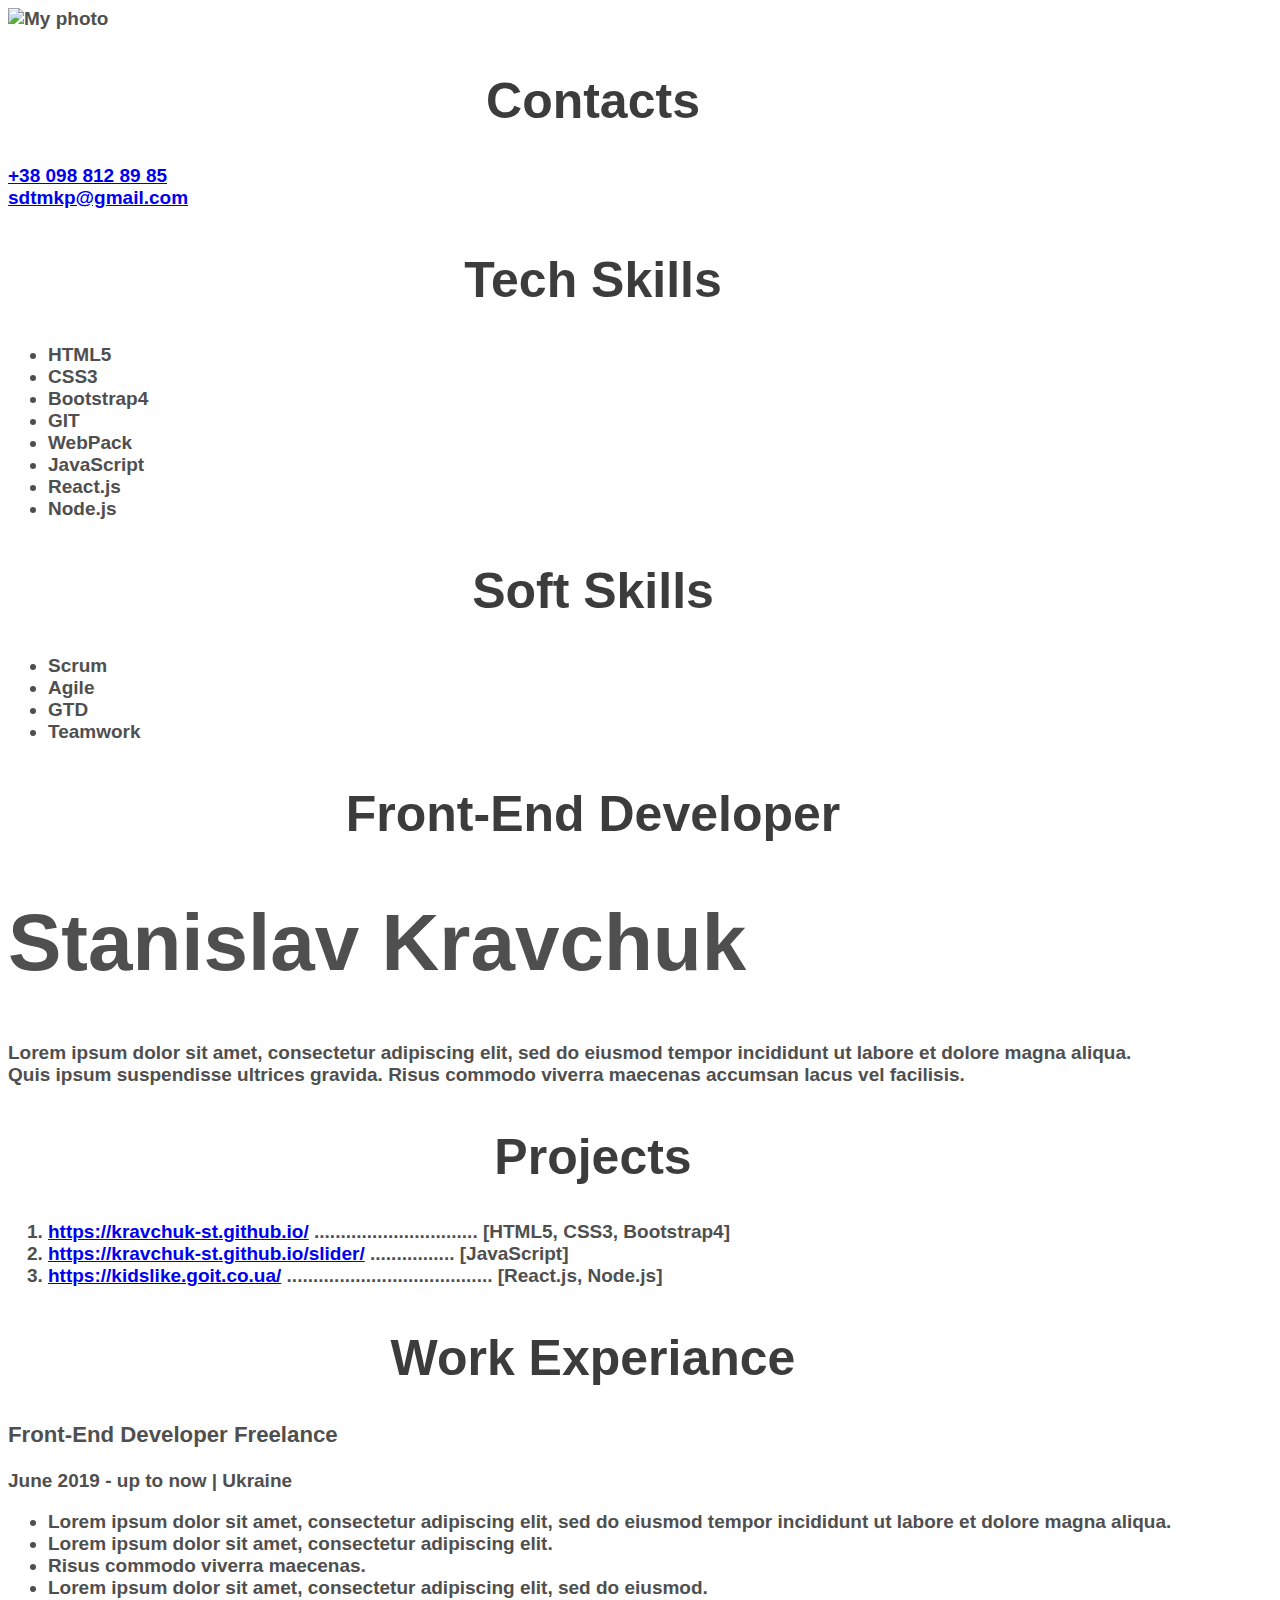
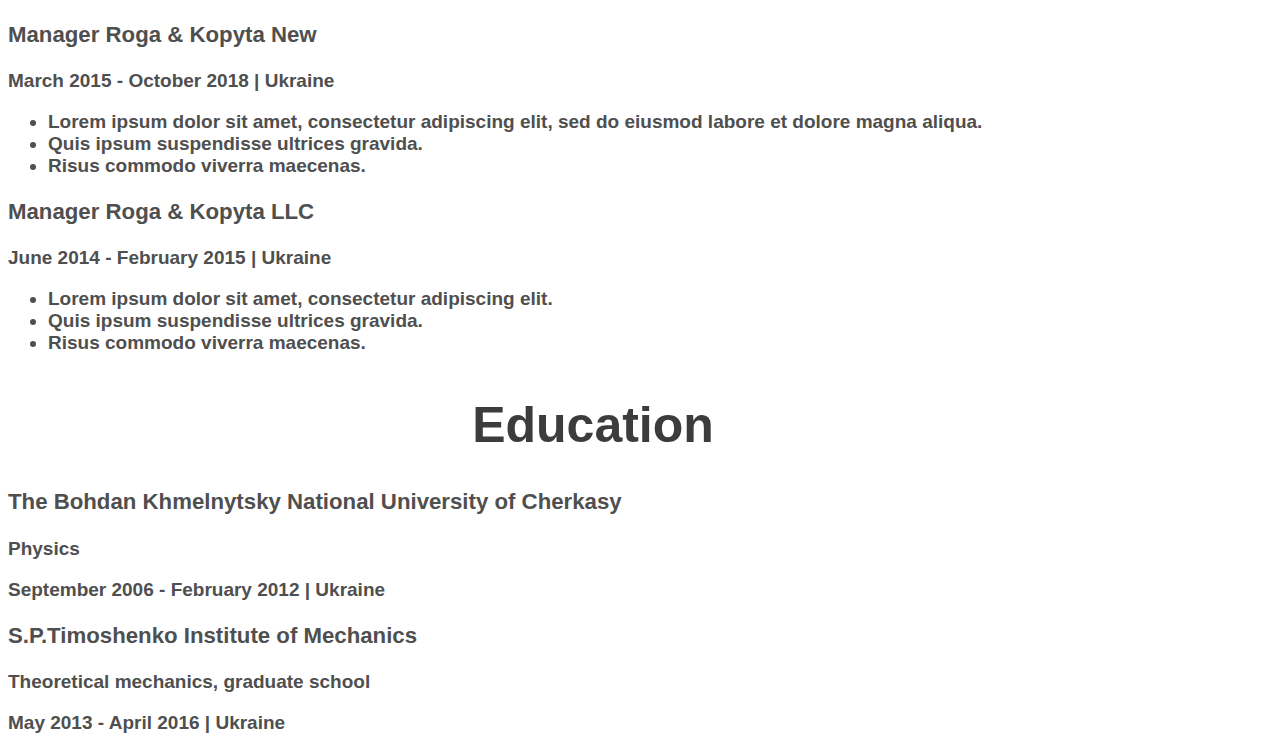
==== resume/index.html @ 2919b33e "Add files via upload" ====
<!DOCTYPE html>
<html lang="en">
<head>
  <meta charset="UTF-8">
  <meta name="viewport" content="width=device-width, initial-scale=1.0">
  <title>My resume</title>
  <link rel="stylesheet" href="../css/style.css">
  <link rel="stylesheet" href="../css/font-awesome.min.css">
</head>
<body>
  <!-- main	container -->
  <div class="container">
    <aside class="sidebar left-subitem">
      <img class="my-photo" src="../img/photo.jpg" alt="My photo">
      <div class="wrapper">
        <!--contacts container-->
        <div>
          <h2>Contacts</h2>
          <div>
            <i class="fa fa-phone" aria-hidden="true"></i>
            <a href="tel:380988128985">+38 098 812 89 85</a>
          </div>
          <div>
            <i class="fa fa-envelope-o" aria-hidden="true"></i>
            <a href="mailto:sdtmkp@gmail.com">sdtmkp@gmail.com</a>
          </div>
        </div>
        <!--Tech skills container-->
        <div>
          <h2>Tech Skills</h2>
          <ul>
            <li>HTML5</li>
            <li>CSS3</li>
            <li>Bootstrap4</li>
            <li>GIT</li>
            <li>WebPack</li>
            <li>JavaScript</li>
            <li>React.js</li>
            <li>Node.js</li>
          </ul>
        </div>

        <!--Soft skills container-->
        <div>
          <h2>Soft Skills</h2>
          <ul>
            <li>Scrum</li>
            <li>Agile</li>
            <li>GTD</li>
            <li>Teamwork</li>
          </ul>
        </div>
      </div>
    </aside>

    <!-- about me container	-->
    <div class="right-subitem">
      <h2>Front-End Developer</h2>
      <h1>Stanislav Kravchuk</h1>
      <p>Lorem ipsum dolor sit amet, consectetur adipiscing elit, sed do eiusmod tempor incididunt ut labore et dolore magna aliqua. Quis ipsum suspendisse ultrices gravida. Risus commodo viverra maecenas accumsan lacus vel facilisis. </p>

      <!-- projects container-->
      <div>
        <h2>Projects</h2>
        <ol>
          <li>
            <a href="https://kravchuk-st.github.io/" target="_blank">https://kravchuk-st.github.io/</a>
            <span>...............................</span>
            <span><b>[</b>HTML5, CSS3, Bootstrap4<b>]</b></span>
          </li>
          <li>
            <a href="https://kravchuk-st.github.io/slider/">https://kravchuk-st.github.io/slider/</a>
            <span>................</span>
            <span><b>[</b>JavaScript<b>]</b></span>
          </li>
          <li>
            <a href="https://kidslike.goit.co.ua/">https://kidslike.goit.co.ua/</a>
            <span>.......................................</span>
            <span><b>[</b>React.js, Node.js<b>]</b></span>	
          </li>
        </ol>
      </div>

      <!--work experiance-->
      <div>
        <h2>Work Experiance</h2>

        <!--copany 1-->
        <div>
          <h3>Front-End Developer <span class="text-color">Freelance</span></h3>
          <span class="data">June 2019 - up to now <span class="pipe">|</span> Ukraine</span>
          <ul>
            <li>
              Lorem ipsum dolor sit amet, consectetur adipiscing elit, sed do eiusmod tempor incididunt ut labore et dolore magna aliqua. 
            </li>
            <li>
              Lorem ipsum dolor sit amet, consectetur adipiscing elit.
            </li>
            <li>
              Risus commodo viverra maecenas.
            </li>
            <li>
              Lorem ipsum dolor sit amet, consectetur adipiscing elit, sed do eiusmod.
            </li>
          </ul>
        </div>

        <!--copany 2-->
        <div>
          <h3>Manager <span class="text-color">Roga & Kopyta New</span></h3>
          <span class="data">March 2015 - October 2018 <span class="pipe">|</span> Ukraine</span>
          <ul>
            <li>
              Lorem ipsum dolor sit amet, consectetur adipiscing elit, sed do eiusmod labore et dolore magna aliqua. 
            </li>
            <li>
              Quis ipsum suspendisse ultrices gravida.
            </li>
            <li>
              Risus commodo viverra maecenas. 
            </li>
          </ul>
        </div>

        <!--copany 3-->
        <div>
          <h3>Manager <span class="text-color">Roga & Kopyta LLC</span></h3>
          <span class="data">June 2014 - February 2015 <span class="pipe">|</span> Ukraine</span>
          <ul>
            <li>
              Lorem ipsum dolor sit amet, consectetur adipiscing elit.
            </li>
            <li>
              Quis ipsum suspendisse ultrices gravida.
            </li>
            <li>
              Risus commodo viverra maecenas. 
            </li>
          </ul>
        </div>
      </div>

      <!--education-->
      <div>
        <h2>Education</h2>
        <div>
          <h3><span class="text-color">The Bohdan Khmelnytsky National University of Cherkasy</span></h3>
          <p><b>Physics </b></p>
          <span class="data">September 2006 - February 2012 <span class="pipe">|</span> Ukraine</span>
        </div>
        <div>
          <h3><span class="text-color">S.P.Timoshenko Institute of Mechanics</span></h3>
          <p><b>Theoretical mechanics, graduate school</b></p>
          <span class="data">May 2013 - April 2016 <span class="pipe">|</span> Ukraine</span>
        </div>
      </div>
    </div>
  </div>

</body>
</html>
---- css/style.css ----
@font-face {
    font-family: 'Proxima Nova Bl';
    src: url('ProximaNova-Black.eot');
    src: local('Proxima Nova Black'), local('ProximaNova-Black'),
    url('ProximaNova-Black.eot?#iefix') format('embedded-opentype'),
    url('ProximaNova-Black.woff2') format('woff2'),
    url('ProximaNova-Black.woff') format('woff'),
    url('ProximaNova-Black.ttf') format('truetype');
    font-weight: 900;
    font-style: normal;
}

@font-face {
    font-family: 'Proxima Nova Th';
    src: url('ProximaNova-Extrabld.eot');
    src: local('Proxima Nova Extrabold'), local('ProximaNova-Extrabld'),
    url('ProximaNova-Extrabld.eot?#iefix') format('embedded-opentype'),
    url('ProximaNova-Extrabld.woff2') format('woff2'),
    url('ProximaNova-Extrabld.woff') format('woff'),
    url('ProximaNova-Extrabld.ttf') format('truetype');
    font-weight: 800;
    font-style: normal;
}

@font-face {
    font-family: 'Proxima Nova Lt';
    src: url('ProximaNova-SemiboldIt.eot');
    src: local('Proxima Nova Semibold Italic'), local('ProximaNova-SemiboldIt'),
    url('ProximaNova-SemiboldIt.eot?#iefix') format('embedded-opentype'),
    url('ProximaNova-SemiboldIt.woff2') format('woff2'),
    url('ProximaNova-SemiboldIt.woff') format('woff'),
    url('ProximaNova-SemiboldIt.ttf') format('truetype');
    font-weight: 600;
    font-style: italic;
}

@font-face {
    font-family: 'Proxima Nova Th';
    src: url('ProximaNovaT-Thin.eot');
    src: local('Proxima Nova Thin'), local('ProximaNovaT-Thin'),
    url('ProximaNovaT-Thin.eot?#iefix') format('embedded-opentype'),
    url('ProximaNovaT-Thin.woff2') format('woff2'),
    url('ProximaNovaT-Thin.woff') format('woff'),
    url('ProximaNovaT-Thin.ttf') format('truetype');
    font-weight: 100;
    font-style: normal;
}

@font-face {
    font-family: 'Proxima Nova Lt';
    src: url('ProximaNova-Light.eot');
    src: local('Proxima Nova Light'), local('ProximaNova-Light'),
    url('ProximaNova-Light.eot?#iefix') format('embedded-opentype'),
    url('ProximaNova-Light.woff2') format('woff2'),
    url('ProximaNova-Light.woff') format('woff'),
    url('ProximaNova-Light.ttf') format('truetype');
    font-weight: 300;
    font-style: normal;
}

@font-face {
    font-family: 'Proxima Nova Bl';
    src: url('ProximaNova-BlackIt.eot');
    src: local('Proxima Nova Black Italic'), local('ProximaNova-BlackIt'),
    url('ProximaNova-BlackIt.eot?#iefix') format('embedded-opentype'),
    url('ProximaNova-BlackIt.woff2') format('woff2'),
    url('ProximaNova-BlackIt.woff') format('woff'),
    url('ProximaNova-BlackIt.ttf') format('truetype');
    font-weight: 900;
    font-style: italic;
}

@font-face {
    font-family: 'Proxima Nova Rg';
    src: url('ProximaNova-BoldIt.eot');
    src: local('Proxima Nova Bold Italic'), local('ProximaNova-BoldIt'),
    url('ProximaNova-BoldIt.eot?#iefix') format('embedded-opentype'),
    url('ProximaNova-BoldIt.woff2') format('woff2'),
    url('ProximaNova-BoldIt.woff') format('woff'),
    url('ProximaNova-BoldIt.ttf') format('truetype');
    font-weight: bold;
    font-style: italic;
}

@font-face {
    font-family: 'Proxima Nova Th';
    src: url('ProximaNova-ThinIt.eot');
    src: local('Proxima Nova Thin Italic'), local('ProximaNova-ThinIt'),
    url('ProximaNova-ThinIt.eot?#iefix') format('embedded-opentype'),
    url('ProximaNova-ThinIt.woff2') format('woff2'),
    url('ProximaNova-ThinIt.woff') format('woff'),
    url('ProximaNova-ThinIt.ttf') format('truetype');
    font-weight: 100;
    font-style: italic;
}

@font-face {
    font-family: 'Proxima Nova Rg';
    src: url('ProximaNova-Bold.eot');
    src: local('Proxima Nova Bold'), local('ProximaNova-Bold'),
    url('ProximaNova-Bold.eot?#iefix') format('embedded-opentype'),
    url('ProximaNova-Bold.woff2') format('woff2'),
    url('ProximaNova-Bold.woff') format('woff'),
    url('ProximaNova-Bold.ttf') format('truetype');
    font-weight: bold;
    font-style: normal;
}

@font-face {
    font-family: 'Proxima Nova Rg';
    src: url('ProximaNova-RegularIt.eot');
    src: local('Proxima Nova Regular Italic'), local('ProximaNova-RegularIt'),
    url('ProximaNova-RegularIt.eot?#iefix') format('embedded-opentype'),
    url('ProximaNova-RegularIt.woff2') format('woff2'),
    url('ProximaNova-RegularIt.woff') format('woff'),
    url('ProximaNova-RegularIt.ttf') format('truetype');
    font-weight: normal;
    font-style: italic;
}

@font-face {
    font-family: 'Proxima Nova Th';
    src: url('ProximaNova-ExtrabldIt.eot');
    src: local('Proxima Nova Extrabold Italic'), local('ProximaNova-ExtrabldIt'),
    url('ProximaNova-ExtrabldIt.eot?#iefix') format('embedded-opentype'),
    url('ProximaNova-ExtrabldIt.woff2') format('woff2'),
    url('ProximaNova-ExtrabldIt.woff') format('woff'),
    url('ProximaNova-ExtrabldIt.ttf') format('truetype');
    font-weight: 800;
    font-style: italic;
}

@font-face {
    font-family: 'Proxima Nova Rg';
    src: url('ProximaNova-Regular.eot');
    src: local('Proxima Nova Regular'), local('ProximaNova-Regular'),
    url('ProximaNova-Regular.eot?#iefix') format('embedded-opentype'),
    url('ProximaNova-Regular.woff2') format('woff2'),
    url('ProximaNova-Regular.woff') format('woff'),
    url('ProximaNova-Regular.ttf') format('truetype');
    font-weight: normal;
    font-style: normal;
}

@font-face {
    font-family: 'Proxima Nova Lt';
    src: url('ProximaNova-LightIt.eot');
    src: local('Proxima Nova Light Italic'), local('ProximaNova-LightIt'),
    url('ProximaNova-LightIt.eot?#iefix') format('embedded-opentype'),
    url('ProximaNova-LightIt.woff2') format('woff2'),
    url('ProximaNova-LightIt.woff') format('woff'),
    url('ProximaNova-LightIt.ttf') format('truetype');
    font-weight: 300;
    font-style: italic;
}

@font-face {
    font-family: 'Proxima Nova Lt';
    src: url('ProximaNova-Semibold.eot');
    src: local('Proxima Nova Semibold'), local('ProximaNova-Semibold'),
    url('ProximaNova-Semibold.eot?#iefix') format('embedded-opentype'),
    url('ProximaNova-Semibold.woff2') format('woff2'),
    url('ProximaNova-Semibold.woff') format('woff'),
    url('ProximaNova-Semibold.ttf') format('truetype');
    font-weight: 600;
    font-style: normal;
}

header .navbar-brand {
    font-family: 'Source Sans Pro', sans-serif;
    color: #3366cc !important;
    font-size: 36px;
    font-weight: 800 !important;;
}

body {
    font-family: 'Source Sans Pro', sans-serif;
    font-size: 19px;
    font-weight: 600;
    color: #4f4f4f;
}

h1 {
    font-size: 80px;
    font-weight: 900;
}

.heig {
    margin: 0 0 28px;
    display: flex;
    flex-wrap: wrap; 
}

.feature-posts img {
    margin-bottom: 16px;
}

.feature-posts p {
    font-size: 36px;
    font-weight: 500;
    line-height: 1.4;
}

.feature-posts img+p {
    margin-bottom: 40px;
}

header {
    padding: 5px 0;
}

.social i {
    display: inline-block;
    background: #3b5998;
    color: #fff;
    border-radius: 50%;
    width: 30px;
    height: 30px;
    line-height: 30px;
    text-align: center;
    
}

.social .fa-facebook {
    background: #3b5998;
}

.social .fa-google-plus {
    color: #999999;
    background: #fff
}

.social .fa-twitter {
    background: #55acee;
}

.navbar .navbar-nav a {
    color: #3c3c3c;
}

.navbar-expand-md {
    padding-top: 40px;
    padding-bottom: 40px; 
}

.navbar-expand-md .nav-link {
    font-weight: 400;
}


h2 {
	text-align: center;
	font-family: 'Montserrat', sans-serif;
	font-size: 50px;
    font-weight: 800;
    color: #3c3c3c;
    margin: 42px 0 35px;
}

.btn-danger {
    background: #fa4a33;
    border-radius: 30px;
    border: none;
    box-shadow: 8px 11px 11px -11px rgba(0,0,0,0.75);
    padding: 13px 42px;
    margin-bottom: 22px;
}

.text-red {
	color: #fa4a33;
}

.text-blue {
    font-family: 'Source Sans Pro', sans-serif;
    font-size: 30px;
    font-weight: 800;
    color: #0d3693;
}

.text-b {
    font-family: 'Source Sans Pro', sans-serif;
    font-size: 24px;
    font-weight: 800;
    color: #4f4f4f;
}

.feature-posts .sprite {
    float: left;
}


.sprite {
	width: 103px;
	height: 106px;
	background: url('../img/sprite.png') no-repeat left top;
    /*background-size: cover;*/
    margin: 0 auto 25px auto;
    flex-shrink: 0
}

.sprite.sprite_skype {
    width: 79px;
    height: 85px;
    background-position: 0px 0px;
    margin: 0 30px;
}

.sprite.sprite_email {
    width: 75px;
    height: 93px;
    background-position: -98px 0px;
    margin: 0 25px;
}

.sprite.sprite_content {
    background-position: -192px 0px;
    margin-top: 12px;
    
}

.sprite.sprite_pay {
    background-position: -315px 0px;
    margin-top: 12px;
}

.sprite.sprite_ellipse {
    width: 99px;
    height: 118px;
    background-position: -436px 0px;
    
}

.sprite.sprite_vector {
    width: 105px;
    height: 109px;
    margin-top: 9px;
    background-position: -555px 0px;
    
}

.sprite.sprite_shape1 {
    width: 102px;
    height: 120px;
    background-position: -680px 0;
    margin: 15px 29px 0 0;
}

.sprite.sprite_shape2 {
    width: 91px;
    height: 120px;
    background-position: -809px 0;
    margin: 0 30px 0 10px;
}

.sprite.sprite_shape3 {
    height: 120px;
    background-position: -920px 0;
    margin: 15px 28px 0 0;
}

.sprite.sprite_promote {
    background-position: -1048px 0;
    margin: 30px 25px 30px 0;
}

.sprite.sprite_rep {
    width: 94px;
    height: 105px;
    background-position: -1171px 0;
    margin: 34px 26px 35px 0;
}

.sprite.sprite_searche {
    width: 92px;
    height: 120px;
    background-position: -1292px 0;
    margin: 35px 36px 35px 0;
}

.sprite.sprite_money {
    width: 97px;
    height: 118px;
    background-position: -1404px 0;
    margin: 33px 23px 33px 0;
}

.sprite.sprite_guest {
    background-position: -1520px 13px;
    height: 118px;
}

.sprite.sprite_news {
    width: 102px;
    height: 118px;
    background-position: -1640px 0;
}

.sprite.sprite_edu {
    width: 105px;
    height: 118px;
    background-position: -1760px 9px;
}



.custom-toggler .navbar-toggler-icon {
  background-image: url("data:image/svg+xml;charset=utf8,%3Csvg viewBox='0 0 32 32' xmlns='http://www.w3.org/2000/svg'%3E%3Cpath stroke='rgba(0,0,0, 1)' stroke-width='2' stroke-linecap='round' stroke-miterlimit='10' d='M4 8h24M4 16h24M4 24h24'/%3E%3C/svg%3E");
}

.custom-toggler.navbar-toggler {
  border-color: rgb(0,0,0);
} 


.contacts  a {
    font-weight: 400;
}

main>section { 
	padding: 97px 0 83px 0;
}

main>section:nth-child(odd) {
	background: url('../img/bg-blue.jpg') no-repeat center bottom;
	background-size: cover;
}


.list-done {
    list-style:none;
    margin-bottom: 32px;
}

.list-done li {
    position: relative;
    padding: 0;
    display: inline-block;
    margin-left: 120px;
    margin-bottom: 31px;
}

.list-done li:before {
    content: '';
    position: absolute;
    display: block;
    background: url('../img/list-done.png') no-repeat left center;
    background-size: cover;
    width: 80px;
    height: 86px;
    left: -110px;
    top: 50%;
    transform: translateY(-50%);


}

.list-done li:nth-child(2n):before {
    background-position: -103px center;
}

.list-done li:nth-child(3n):before {
    background-position: -192px center;
}

footer .navbar-nav {
    display: flex;
    flex-wrap: wrap;
    flex-direction: row;
    color: #ffffff;
}

footer .nav-item {
    margin: 0 20px;
}

footer .navbar-dark .navbar-nav .nav-link {
    font-family: 'Source Sans Pro', sans-serif;
    font-size: 17px;
    color:white;
}

.cospts-cost {
    margin-top: 80px;
}
.cospts-cost h2 {
    margin-bottom: 70px;
    font-weight: 800;
}



.contact-us {
    background: url(../img/bg-blue.jpg) repeat-y center bottom !important;
    padding: 8px 0  21px !important;
}

.contact-us h2 {
    font-weight: bolder;
    margin-bottom: 40px;
}

.contact-us ul {
    color: #fff;
}

.contact-us__text {
    margin-top: -16px;
}

.why-us h2 {
    margin-left: 20px;
}

.benefits h2, .faq h2 {
    margin: 90px 0 50px 0;
}

#accordion>div {
    border-bottom: 1px solid #d1d1d1;
}

.accordion__head h5 {
    margin-bottom: 0;
    position: relative;
}

.accordion__head .btn {
    color: #0d3693;
    font-size: 30px;
    font-weight: 800;
    padding-left: 0;
    padding-right: 0;
    text-align: left;
}

.accordion__head .btn:hover, .accordion__head .btn:focus {
    text-decoration: none;
}

.accordion__head .collapsed .btn {
    color: #4f4f4f;
}

.accordion__head i {
  border: solid #d2d2d2;
  border-width: 0 3px 3px 0;
  display: inline-block;
  padding: 6px;
  position: absolute;
  right: 7px;
  top: 30px;
   transform: rotate(-135deg);

}

#accordion h5.collapsed i {
   transform: rotate(45deg);
   top: 20px;
}

#accordion h5:hover {
    cursor: pointer;
}

.accordion__body {
    margin: 10px 0 20px 0;
} 

#accordion > div:last-child {
    border:none;
}

#post-now {
    margin-bottom: 130px;
}

#post-now p {
    margin: 50px 0 50px 50px ;
}

.post__info .text-blue {
    font-size: 28px;
}

#post-now, #faq h2 {
    margin-top: 110px;
}

#post-now h2 {
    margin-top: 0;
    margin-left: 50px;
}

#post-now .col-xl-5 img {
    margin-top: 50px;
}

footer {
    padding: 82px 0;
}

footer.bg-dark {
     background: #1b1b1b !important;
}


footer .navbar-brand {
    color: #fff !important;
    font-size: 36px;
    line-height: 1;
    font-weight: 900;
}

footer .nav-item .nav-link {
    font-weight: 400;
}

footer .social-links i {
    background: #fff;
    color: #000;
    border-radius: 50%;
    width: 30px;
    height: 30px;
    line-height: 30px;
    text-align: center;
    
}

footer .social-links a {
    margin-right: 10px;
}

footer .social-links a:last-child {
    margin-right: 0;
}


@media (max-width: 768px) {
    .cospts-cost ul {
        flex-direction: column;
    }

    .post__info ul {
        flex-wrap: wrap;
        flex-direction: column;
    }
}

@media (min-width: 768px) and (max-width: 1200px) {
    .sprite.sprite_shape1 {
    }
}


@media (min-width: 1200px) {
    .container {
        max-width: 1170px;
    }

    .about-us .btn-danger {
        margin-left: 73px;
    }
    
    #why-us .col-lg-5 img {
        margin-top: 70px;
    }

    .full-screen-text-left {
        max-width: 705px;
    }

    .full-screen-text {
        max-width: 650px;
    }

    #why-us h2 {
        margin-top: 0;
        margin-bottom: 40px;
    }
}
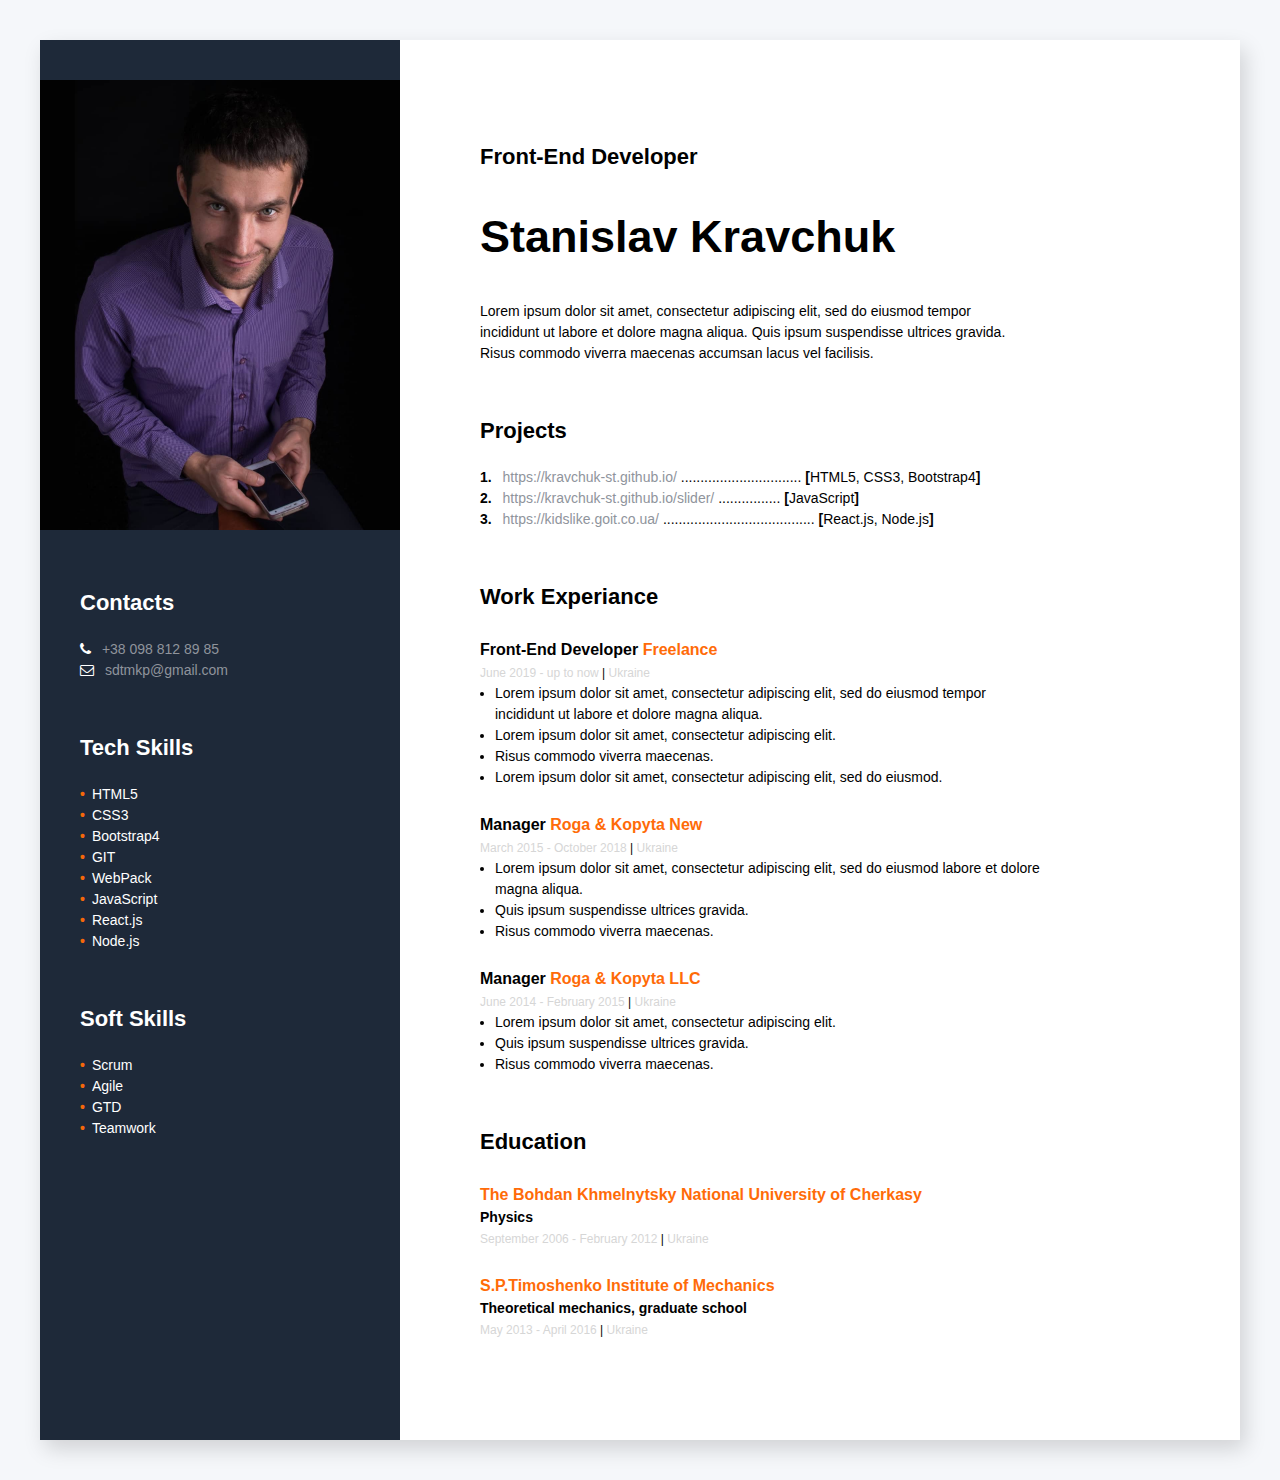
==== commit e41925aa: "Update index.html" ====
--- a/resume/index.html
+++ b/resume/index.html
@@ -4,14 +4,14 @@
   <meta charset="UTF-8">
   <meta name="viewport" content="width=device-width, initial-scale=1.0">
   <title>My resume</title>
-  <link rel="stylesheet" href="../css/style.css">
-  <link rel="stylesheet" href="../css/font-awesome.min.css">
+  <link rel="stylesheet" href="./css/style.css">
+  <link rel="stylesheet" href="./css/font-awesome.min.css">
 </head>
 <body>
   <!-- main	container -->
   <div class="container">
     <aside class="sidebar left-subitem">
-      <img class="my-photo" src="../img/photo.jpg" alt="My photo">
+      <img class="my-photo" src="./img/photo.jpg" alt="My photo">
       <div class="wrapper">
         <!--contacts container-->
         <div>
@@ -158,4 +158,4 @@
   </div>
 
 </body>
-</html>+</html>
--- a/resume/css/style.css
+++ b/resume/css/style.css
@@ -0,0 +1,126 @@
+* {
+  padding: 0;
+  margin: 0;
+  box-sizing: border-box;
+}
+
+body {
+  font-family: 'Montserrat', sans-serif;
+  font-size: 14px;
+  background-color: #f5f7fa;
+  line-height: 1.5;
+}
+
+.container {
+  display: flex;
+  align-items: stretch;
+  margin: 40px auto;
+  background-color: #fff;
+  box-shadow: 5px 9px 20px rgba(0, 0, 0, 0.15);
+}
+
+.wrapper {
+  padding-left: 40px;
+}
+
+.left-subitem {
+  flex:4;
+  margin-right: 40px;
+  }
+
+.right-subitem {
+  flex:8;
+  margin: 50px 40px 100px;
+  }
+
+.sidebar {
+  background-color: #1e2939;
+  color: #fff;
+}
+
+.sidebar li {
+  list-style-type: none;
+}
+
+.sidebar li:before {
+  content: "\2022";
+  color: #f5680a;
+  padding-right: 7px;
+  font-weight: 700;
+}
+
+ol {
+  list-style-type: none; 
+  counter-reset: item;
+}
+
+ol li:before {
+  content: counter(item) '.'; 
+  counter-increment: item;
+  font-weight: 700;
+ }
+
+.right-subitem ul li{
+  margin-left: 15px;
+  width: 76%;
+}
+
+/*.right-subitem ul li::before{
+  content: "\2022";
+  padding-right: 7px;
+  font-weight: 700;
+}*/
+
+h1 {
+  font-size: 45px;
+  font-weight: 700;
+  margin-top: 30px;
+  margin-bottom: 30px;
+}
+
+h2 {
+  font-size: 22px;
+  font-weight: 700;
+  margin-top: 50px;
+  margin-bottom: 20px;
+}
+
+h3 {
+  font-size: 16px;
+  font-weight: 700;
+  margin-top: 25px;
+}
+
+.data {
+  font-size: 12px;
+  color: #d6d6d6;
+}
+
+.text-color {
+  color: #ff6b08;
+}
+
+.my-photo {
+  width: 100%;
+  padding-top: 40px;
+}
+
+a {
+  color: #8f949c;
+  margin-left: 7px;
+  text-decoration: none;
+}
+
+p {
+  width: 76%;
+}
+
+.pipe {
+  color: #000;
+}
+
+@media (min-width: 1280px) {
+  .container {
+      max-width: 1200px;
+  }
+}
